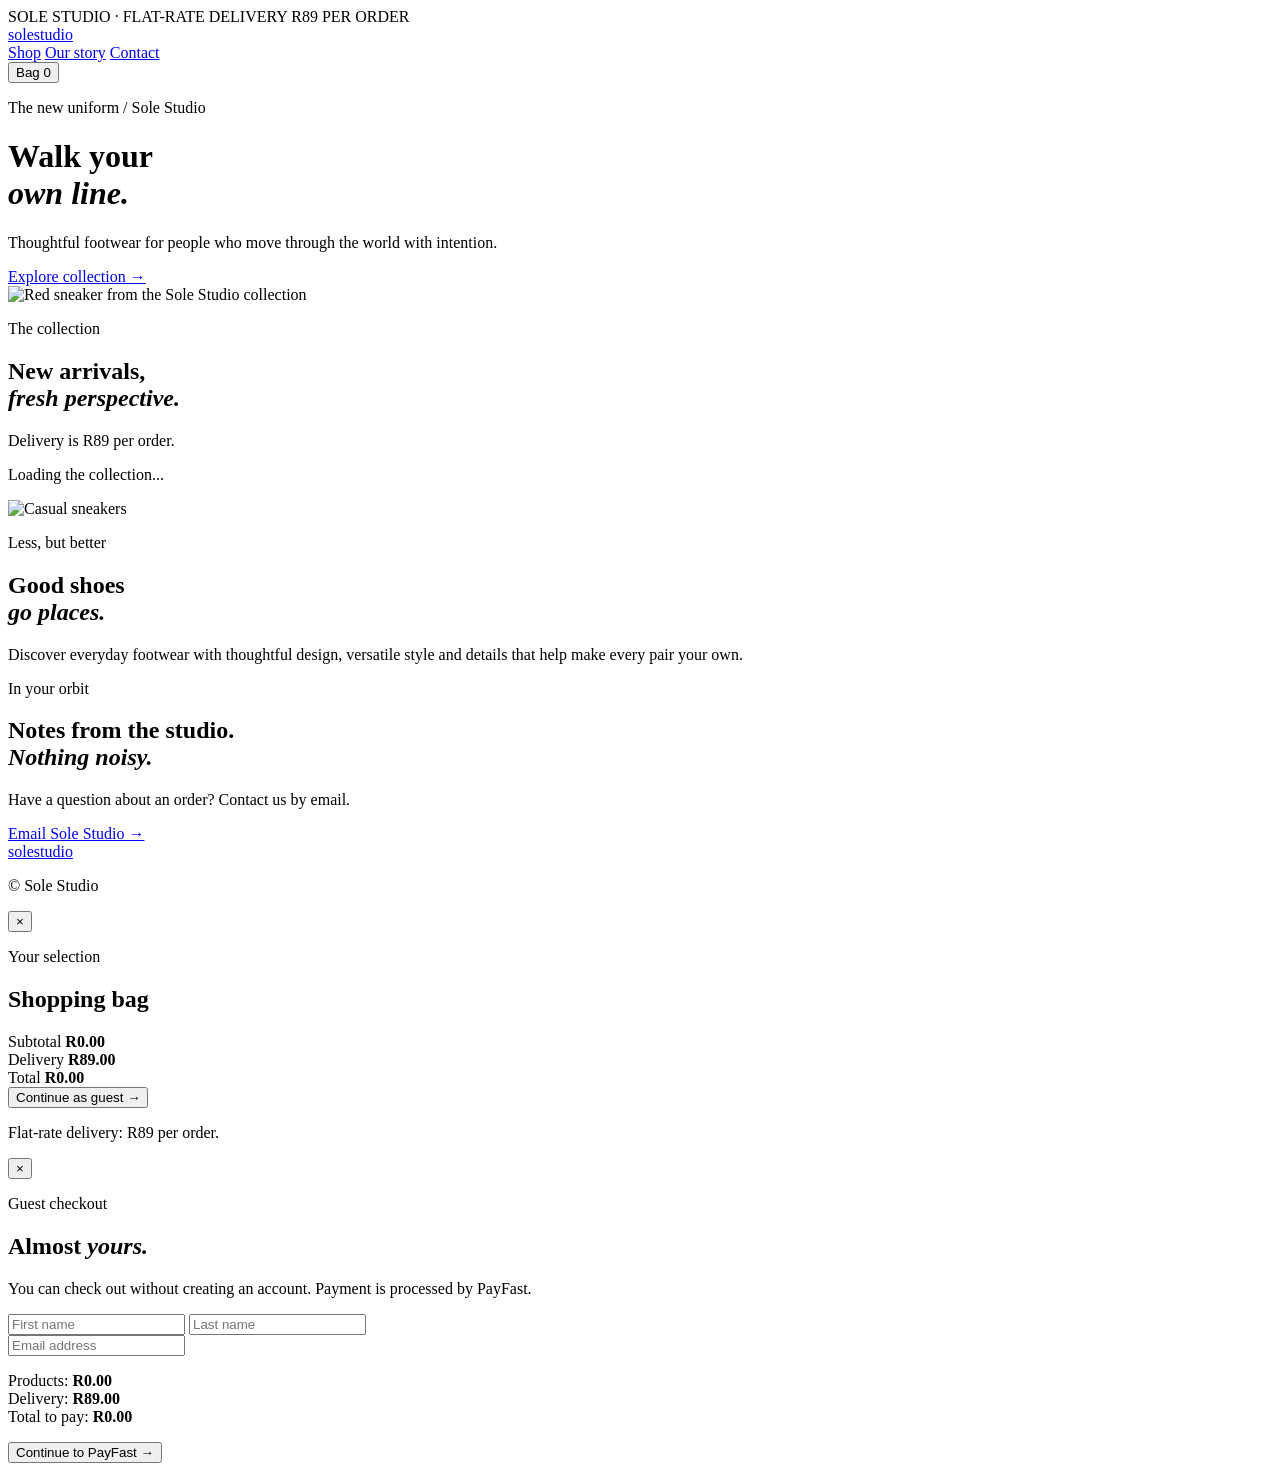
==== index.html @ 85b9cf17 "Create index.html" ====
<!DOCTYPE html>
<html lang="en">
<head>
  <meta charset="UTF-8">
  <meta name="viewport" content="width=device-width, initial-scale=1.0">
  <title>Sole Studio | Thoughtful Footwear</title>
  <meta name="description" content="Discover thoughtful everyday footwear at Sole Studio.">
  <link rel="stylesheet" href="style.css">
  <script src="https://cdn.jsdelivr.net/npm/@supabase/supabase-js@2"></script>
</head>
<body>
  <div class="announcement">
    SOLE STUDIO · FLAT-RATE DELIVERY R89 PER ORDER
  </div>

  <nav class="navbar">
    <a href="#" class="logo">sole<span>studio</span></a>
    <div class="nav-links">
      <a href="#shop">Shop</a>
      <a href="#story">Our story</a>
      <a href="#contact">Contact</a>
    </div>
    <button class="cart-button" onclick="toggleCart()">
      Bag <span id="cart-count">0</span>
    </button>
  </nav>

  <header class="hero">
    <div class="hero-content">
      <p class="eyebrow">The new uniform / Sole Studio</p>
      <h1>Walk your<br><i>own line.</i></h1>
      <p>
        Thoughtful footwear for people who move through the world
        with intention.
      </p>
      <a href="#shop" class="main-link">Explore collection →</a>
    </div>
    <div class="hero-image">
      <img
        src="https://images.unsplash.com/photo-1542291026-7eec264c27ff?auto=format&fit=crop&w=1200&q=85"
        alt="Red sneaker from the Sole Studio collection">
    </div>
  </header>

  <section class="collection" id="shop">
    <div class="section-heading">
      <p class="eyebrow">The collection</p>
      <h2>New arrivals,<br><i>fresh perspective.</i></h2>
      <p class="muted">Delivery is R89 per order.</p>
    </div>
    <div id="product-grid" class="product-grid">
      <p class="loading">Loading the collection...</p>
    </div>
  </section>

  <section class="story" id="story">
    <div class="story-image">
      <img
        src="https://images.unsplash.com/photo-1525966222134-fcfa99b8ae77?auto=format&fit=crop&w=1000&q=85"
        alt="Casual sneakers">
    </div>
    <div class="story-content">
      <p class="eyebrow">Less, but better</p>
      <h2>Good shoes<br><i>go places.</i></h2>
      <p>
        Discover everyday footwear with thoughtful design, versatile
        style and details that help make every pair your own.
      </p>
    </div>
  </section>

  <section class="newsletter" id="contact">
    <p class="eyebrow">In your orbit</p>
    <h2>Notes from the studio.<br><i>Nothing noisy.</i></h2>
    <p>Have a question about an order? Contact us by email.</p>
    <a class="newsletter-link" href="mailto:YOUR_EMAIL@example.com">
      Email Sole Studio →
    </a>
  </section>

  <footer>
    <a href="#" class="logo">sole<span>studio</span></a>
    <p>© <span id="year"></span> Sole Studio</p>
  </footer>

  <!-- Shopping cart -->
  <div id="cart-overlay" class="overlay hidden" onclick="closeCart(event)">
    <aside class="cart-drawer" onclick="event.stopPropagation()">
      <button class="close-button" onclick="toggleCart()" aria-label="Close cart">×</button>
      <p class="eyebrow">Your selection</p>
      <h2>Shopping bag</h2>

      <div id="cart-items"></div>

      <div class="cart-bottom">
        <div class="cart-total">
          <span>Subtotal</span>
          <strong id="cart-subtotal">R0.00</strong>
        </div>
        <div class="cart-total">
          <span>Delivery</span>
          <strong id="cart-delivery">R89.00</strong>
        </div>
        <div class="cart-total grand-total">
          <span>Total</span>
          <strong id="cart-total">R0.00</strong>
        </div>
        <button id="checkout-button" class="checkout-button" onclick="openCheckout()">
          Continue as guest →
        </button>
        <p class="muted small">Flat-rate delivery: R89 per order.</p>
      </div>
    </aside>
  </div>

  <!-- Guest checkout -->
  <div id="checkout-overlay" class="overlay hidden">
    <section class="checkout-modal">
      <button class="close-button" onclick="closeCheckout()" aria-label="Close checkout">×</button>
      <p class="eyebrow">Guest checkout</p>
      <h2>Almost <i>yours.</i></h2>
      <p class="secure-message">
        You can check out without creating an account.
        Payment is processed by PayFast.
      </p>

      <form id="checkout-form">
        <div class="form-row">
          <input id="first-name" type="text" placeholder="First name" autocomplete="given-name" required>
          <input id="last-name" type="text" placeholder="Last name" autocomplete="family-name" required>
        </div>
        <input id="email" type="email" placeholder="Email address" autocomplete="email" required>
        <p class="checkout-summary">
          Products: <strong id="checkout-subtotal">R0.00</strong><br>
          Delivery: <strong>R89.00</strong><br>
          Total to pay: <strong id="checkout-total">R0.00</strong>
        </p>
        <button id="pay-button" class="checkout-button" type="submit">
          Continue to PayFast →
        </button>
        <p id="checkout-error" role="alert"></p>
      </form>
    </section>
  </div>

  <script src="app.js"></script>
</body>
</html>
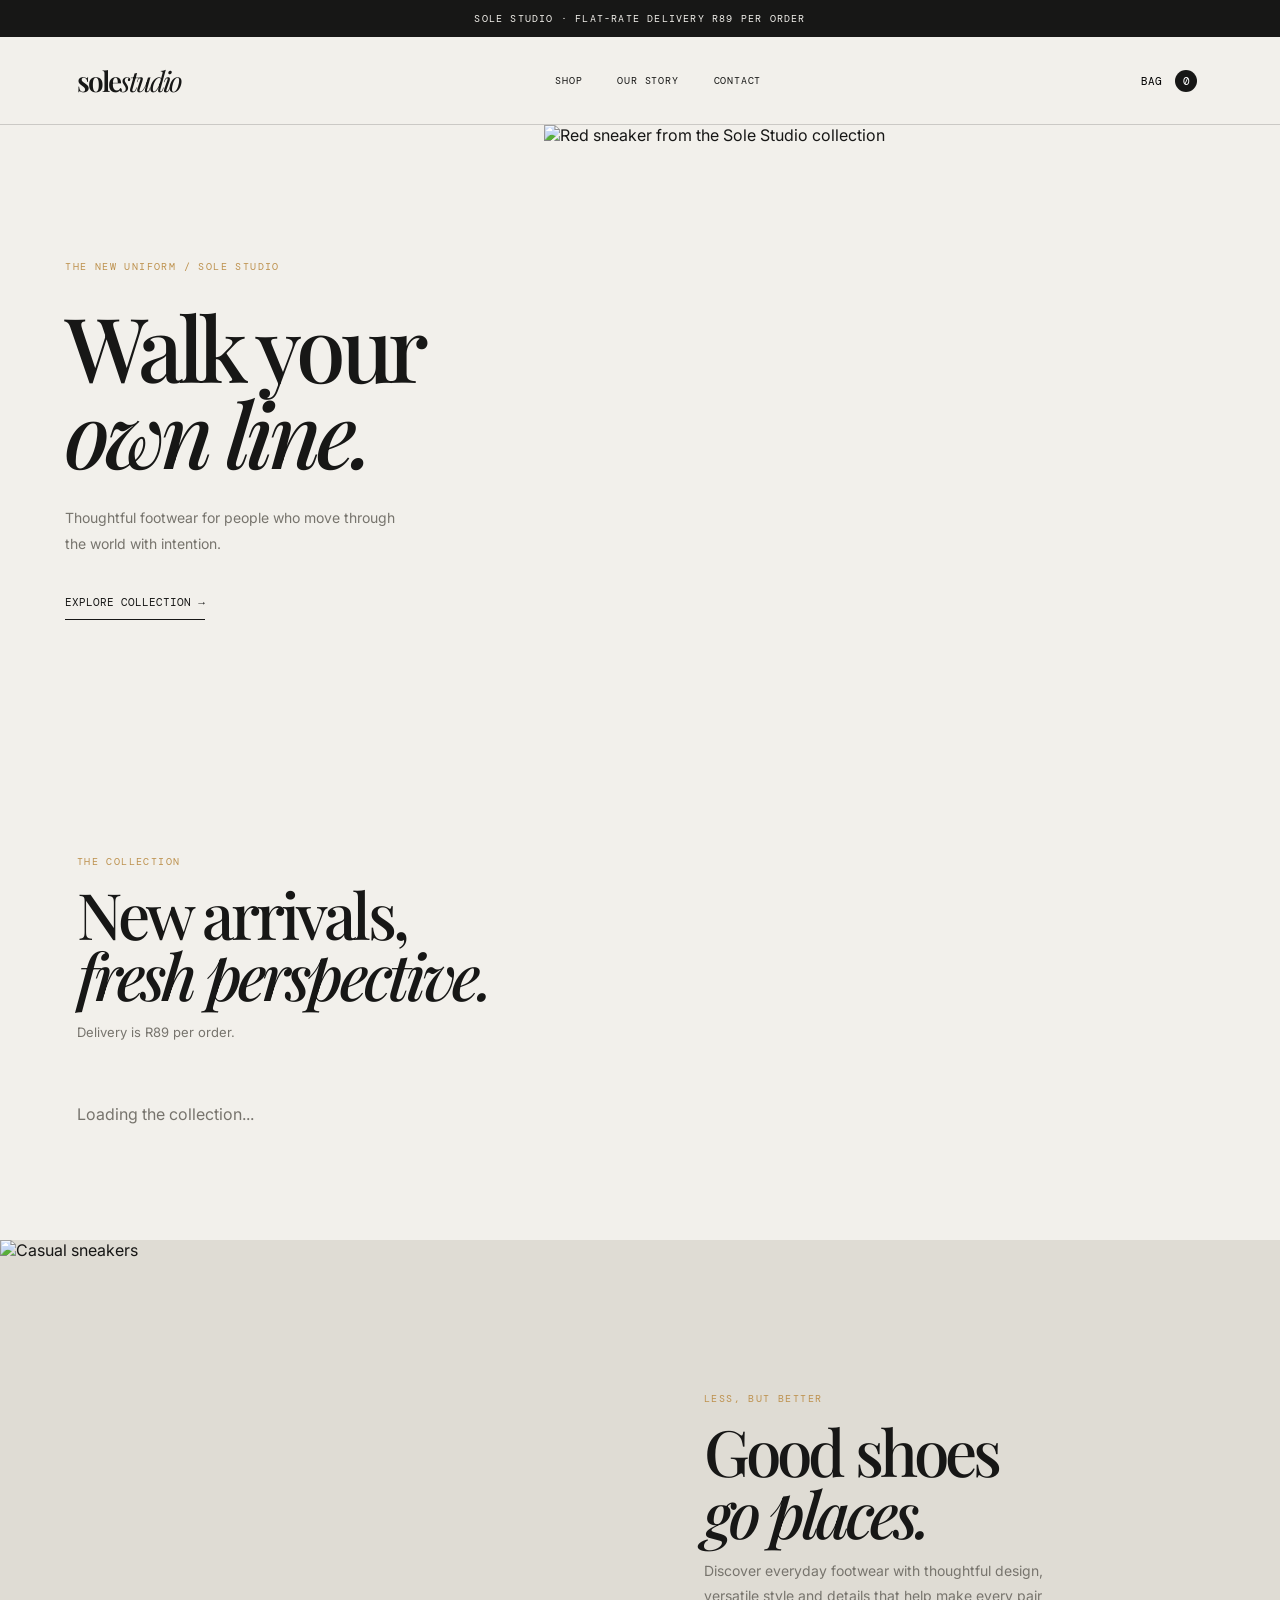
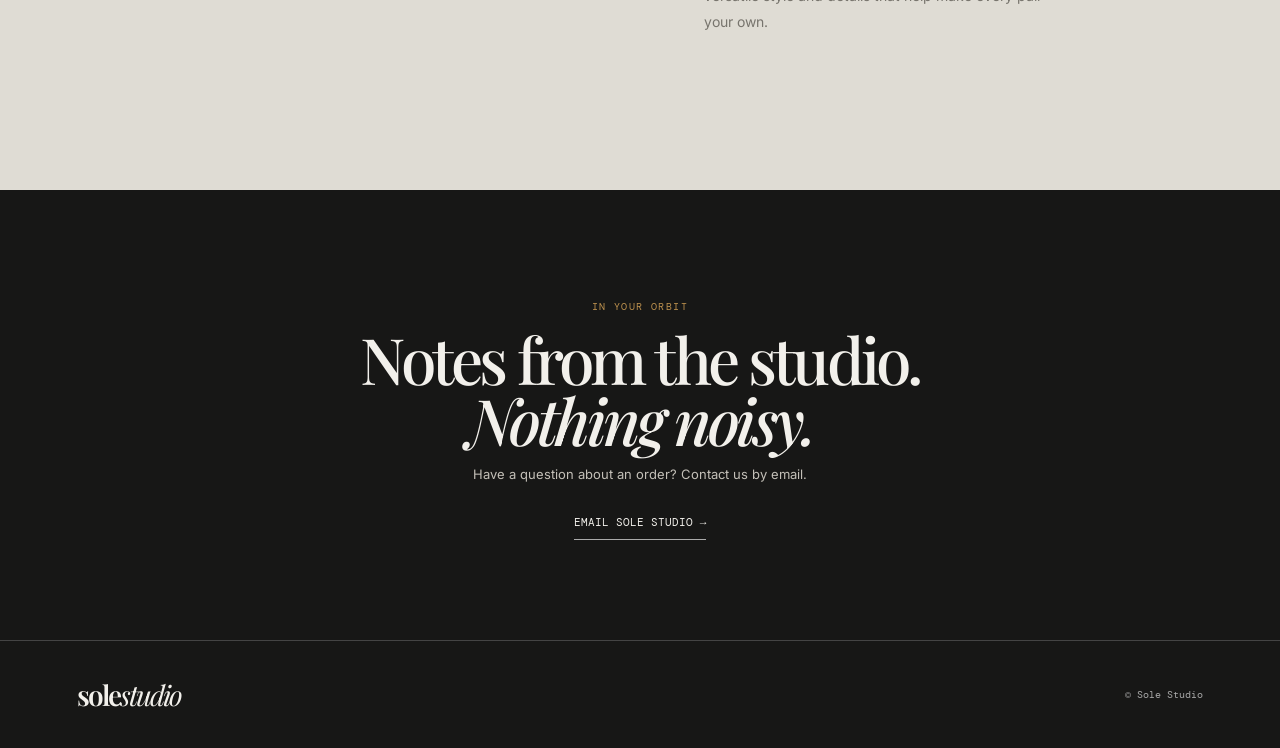
==== commit 854ed042: "Update index.html" ====
--- a/index.html
+++ b/index.html
@@ -1,3 +1,4 @@
+
 <!DOCTYPE html>
 <html lang="en">
 <head>
@@ -113,31 +114,121 @@
     </aside>
   </div>
 
-  <!-- Guest checkout -->
+  <!-- Guest checkout with delivery details -->
   <div id="checkout-overlay" class="overlay hidden">
     <section class="checkout-modal">
       <button class="close-button" onclick="closeCheckout()" aria-label="Close checkout">×</button>
+
       <p class="eyebrow">Guest checkout</p>
       <h2>Almost <i>yours.</i></h2>
       <p class="secure-message">
-        You can check out without creating an account.
+        Check out without creating an account.
         Payment is processed by PayFast.
       </p>
 
       <form id="checkout-form">
+        <h3>Contact details</h3>
+
         <div class="form-row">
-          <input id="first-name" type="text" placeholder="First name" autocomplete="given-name" required>
-          <input id="last-name" type="text" placeholder="Last name" autocomplete="family-name" required>
-        </div>
-        <input id="email" type="email" placeholder="Email address" autocomplete="email" required>
+          <input
+            id="first-name"
+            name="first_name"
+            type="text"
+            placeholder="First name"
+            autocomplete="given-name"
+            required>
+          <input
+            id="last-name"
+            name="last_name"
+            type="text"
+            placeholder="Last name"
+            autocomplete="family-name"
+            required>
+        </div>
+
+        <input
+          id="email"
+          name="email"
+          type="email"
+          placeholder="Email address"
+          autocomplete="email"
+          required>
+
+        <input
+          id="phone"
+          name="phone"
+          type="tel"
+          placeholder="Mobile number"
+          autocomplete="tel"
+          required>
+
+        <h3>Delivery address</h3>
+
+        <input
+          id="address-line1"
+          name="address_line1"
+          type="text"
+          placeholder="Street address and house number"
+          autocomplete="address-line1"
+          required>
+
+        <input
+          id="address-line2"
+          name="address_line2"
+          type="text"
+          placeholder="Apartment, unit or complex (optional)"
+          autocomplete="address-line2">
+
+        <input
+          id="suburb"
+          name="suburb"
+          type="text"
+          placeholder="Suburb"
+          autocomplete="address-level3"
+          required>
+
+        <div class="form-row">
+          <input
+            id="city"
+            name="city"
+            type="text"
+            placeholder="City or town"
+            autocomplete="address-level2"
+            required>
+          <input
+            id="postal-code"
+            name="postal_code"
+            type="text"
+            inputmode="numeric"
+            placeholder="Postal code"
+            autocomplete="postal-code"
+            required>
+        </div>
+
+        <input
+          id="province"
+          name="province"
+          type="text"
+          placeholder="Province (e.g. Eastern Cape)"
+          autocomplete="address-level1"
+          required>
+
+        <textarea
+          id="delivery-instructions"
+          name="delivery_instructions"
+          placeholder="Delivery instructions (optional)"
+          rows="3"></textarea>
+
         <p class="checkout-summary">
           Products: <strong id="checkout-subtotal">R0.00</strong><br>
           Delivery: <strong>R89.00</strong><br>
           Total to pay: <strong id="checkout-total">R0.00</strong>
         </p>
+
         <button id="pay-button" class="checkout-button" type="submit">
           Continue to PayFast →
         </button>
+
         <p id="checkout-error" role="alert"></p>
       </form>
     </section>
--- a/style.css
+++ b/style.css
@@ -0,0 +1,574 @@
+@import url('https://fonts.googleapis.com/css2?family=DM+Mono:wght@400;500&family=Inter:wght@400;500;600;700&family=Playfair+Display:ital,wght@0,500;0,600;1,500;1,600&display=swap');
+
+:root {
+  --black: #171716;
+  --cream: #f2f0eb;
+  --gold: #bd914e;
+  --muted: #77746d;
+  --line: rgba(23, 23, 22, 0.18);
+}
+
+* {
+  box-sizing: border-box;
+}
+
+html {
+  scroll-behavior: smooth;
+}
+
+body {
+  margin: 0;
+  background: var(--cream);
+  color: var(--black);
+  font-family: Inter, sans-serif;
+}
+
+button, input {
+  font: inherit;
+}
+
+button, a {
+  cursor: pointer;
+}
+
+button {
+  transition: opacity 0.2s ease;
+}
+
+button:hover {
+  opacity: 0.82;
+}
+
+.announcement {
+  background: var(--black);
+  color: var(--cream);
+  font: 10px "DM Mono", monospace;
+  letter-spacing: 0.12em;
+  padding: 12px;
+  text-align: center;
+  text-transform: uppercase;
+}
+
+.navbar {
+  align-items: center;
+  border-bottom: 1px solid var(--line);
+  display: flex;
+  justify-content: space-between;
+  padding: 25px 6%;
+}
+
+.logo {
+  color: var(--black);
+  font: 600 28px "Playfair Display", serif;
+  letter-spacing: -0.07em;
+  text-decoration: none;
+}
+
+.logo span {
+  font-style: italic;
+  font-weight: 400;
+}
+
+.nav-links {
+  display: flex;
+  gap: 35px;
+}
+
+.nav-links a {
+  color: var(--black);
+  font: 10px "DM Mono", monospace;
+  letter-spacing: 0.08em;
+  text-decoration: none;
+  text-transform: uppercase;
+}
+
+.cart-button {
+  background: none;
+  border: 0;
+  font: 11px "DM Mono", monospace;
+  text-transform: uppercase;
+}
+
+.cart-button span {
+  align-items: center;
+  background: var(--black);
+  border-radius: 50%;
+  color: white;
+  display: inline-flex;
+  height: 22px;
+  justify-content: center;
+  margin-left: 6px;
+  width: 22px;
+}
+
+.hero {
+  display: grid;
+  grid-template-columns: 0.85fr 1.15fr;
+  min-height: 620px;
+}
+
+.hero-content {
+  align-self: center;
+  padding: 80px 12%;
+}
+
+.eyebrow {
+  color: var(--gold);
+  font: 10px "DM Mono", monospace;
+  letter-spacing: 0.14em;
+  text-transform: uppercase;
+}
+
+h1, h2 {
+  font-family: "Playfair Display", serif;
+  font-weight: 500;
+  letter-spacing: -0.06em;
+  line-height: 0.96;
+}
+
+h1 {
+  font-size: clamp(60px, 7vw, 100px);
+  margin: 30px 0;
+}
+
+h2 {
+  font-size: clamp(40px, 5vw, 70px);
+  margin: 15px 0;
+}
+
+h1 i, h2 i {
+  font-style: italic;
+}
+
+.hero-content > p:not(.eyebrow) {
+  color: var(--muted);
+  font-size: 14px;
+  line-height: 1.8;
+  max-width: 330px;
+}
+
+.main-link {
+  border-bottom: 1px solid var(--black);
+  color: var(--black);
+  display: inline-block;
+  font: 11px "DM Mono", monospace;
+  margin-top: 25px;
+  padding-bottom: 10px;
+  text-decoration: none;
+  text-transform: uppercase;
+}
+
+.hero-image {
+  min-height: 620px;
+}
+
+.hero-image img, .story-image img {
+  display: block;
+  height: 100%;
+  object-fit: cover;
+  width: 100%;
+}
+
+.collection {
+  padding: 100px 6%;
+}
+
+.section-heading {
+  margin-bottom: 45px;
+}
+
+.muted {
+  color: var(--muted);
+  font-size: 13px;
+  line-height: 1.7;
+}
+
+.small {
+  font-size: 11px;
+}
+
+.product-grid {
+  display: grid;
+  gap: 45px 20px;
+  grid-template-columns: repeat(3, minmax(0, 1fr));
+}
+
+.product-card {
+  min-width: 0;
+}
+
+.product-image {
+  aspect-ratio: 0.86;
+  background: #dedbd3;
+  overflow: hidden;
+  position: relative;
+}
+
+.product-image img {
+  height: 100%;
+  object-fit: cover;
+  transition: transform 0.4s ease;
+  width: 100%;
+}
+
+.product-card:hover .product-image img {
+  transform: scale(1.04);
+}
+
+.product-tag {
+  background: var(--cream);
+  font: 9px "DM Mono", monospace;
+  left: 12px;
+  padding: 8px 10px;
+  position: absolute;
+  text-transform: uppercase;
+  top: 12px;
+}
+
+.product-info {
+  display: flex;
+  gap: 10px;
+  justify-content: space-between;
+  padding-top: 15px;
+}
+
+.product-info h3 {
+  font: 19px "Playfair Display", serif;
+  margin: 0 0 6px;
+}
+
+.product-info p, .product-info strong {
+  font: 10px "DM Mono", monospace;
+}
+
+.product-info p {
+  color: var(--muted);
+  line-height: 1.5;
+  margin: 0;
+}
+
+.product-info strong {
+  white-space: nowrap;
+}
+
+.add-button {
+  background: var(--black);
+  border: 0;
+  color: var(--cream);
+  font: 10px "DM Mono", monospace;
+  margin-top: 14px;
+  padding: 14px;
+  text-transform: uppercase;
+  width: 100%;
+}
+
+.story {
+  background: #dfdcd4;
+  display: grid;
+  grid-template-columns: 1fr 1fr;
+  min-height: 550px;
+}
+
+.story-image {
+  min-height: 500px;
+}
+
+.story-content {
+  align-self: center;
+  padding: 10%;
+}
+
+.story-content p:not(.eyebrow) {
+  color: var(--muted);
+  font-size: 14px;
+  line-height: 1.8;
+  max-width: 340px;
+}
+
+.newsletter {
+  background: var(--black);
+  color: var(--cream);
+  padding: 100px 20px;
+  text-align: center;
+}
+
+.newsletter > p:not(.eyebrow) {
+  color: #c4c0b8;
+  font-size: 13px;
+}
+
+.newsletter-link {
+  border-bottom: 1px solid #aaa;
+  color: var(--cream);
+  display: inline-block;
+  font: 11px "DM Mono", monospace;
+  margin-top: 20px;
+  padding-bottom: 10px;
+  text-decoration: none;
+  text-transform: uppercase;
+}
+
+footer {
+  align-items: center;
+  background: var(--black);
+  border-top: 1px solid #444;
+  color: #aaa;
+  display: flex;
+  justify-content: space-between;
+  padding: 35px 6%;
+}
+
+footer .logo {
+  color: var(--cream);
+}
+
+footer p {
+  font: 10px "DM Mono", monospace;
+}
+
+.overlay {
+  align-items: stretch;
+  background: rgba(0, 0, 0, 0.6);
+  display: flex;
+  inset: 0;
+  justify-content: flex-end;
+  position: fixed;
+  z-index: 20;
+}
+
+.hidden {
+  display: none !important;
+}
+
+.cart-drawer {
+  background: var(--cream);
+  height: 100%;
+  max-width: 480px;
+  overflow-y: auto;
+  padding: 40px;
+  width: 100%;
+}
+
+.cart-drawer h2, .checkout-modal h2 {
+  font-size: 42px;
+}
+
+.close-button {
+  background: none;
+  border: 0;
+  float: right;
+  font-size: 30px;
+  line-height: 1;
+}
+
+.cart-item {
+  align-items: center;
+  border-bottom: 1px solid var(--line);
+  display: grid;
+  gap: 15px;
+  grid-template-columns: 75px minmax(0, 1fr) auto;
+  padding: 20px 0;
+}
+
+.cart-item img {
+  height: 75px;
+  object-fit: cover;
+  width: 75px;
+}
+
+.cart-item h3 {
+  font: 17px "Playfair Display", serif;
+  margin: 0 0 5px;
+}
+
+.cart-item p, .cart-item strong {
+  font: 10px "DM Mono", monospace;
+}
+
+.quantity {
+  align-items: center;
+  display: flex;
+  gap: 12px;
+  margin-top: 10px;
+}
+
+.quantity button {
+  background: none;
+  border: 1px solid var(--line);
+  height: 26px;
+  width: 26px;
+}
+
+.cart-bottom {
+  margin-top: 35px;
+}
+
+.cart-total {
+  display: flex;
+  justify-content: space-between;
+  padding: 8px 0;
+  font: 11px "DM Mono", monospace;
+}
+
+.grand-total {
+  border-top: 1px solid var(--line);
+  font-weight: 700;
+  margin-top: 8px;
+  padding-top: 16px;
+}
+
+.checkout-button {
+  background: var(--black);
+  border: 0;
+  color: var(--cream);
+  margin-top: 20px;
+  padding: 18px;
+  width: 100%;
+}
+
+.checkout-modal {
+  align-self: center;
+  background: var(--cream);
+  margin: auto;
+  max-height: 95vh;
+  max-width: 560px;
+  overflow-y: auto;
+  padding: 40px;
+  width: 92%;
+}
+
+.checkout-modal form {
+  margin-top: 25px;
+}
+
+.checkout-modal input {
+  background: transparent;
+  border: 0;
+  border-bottom: 1px solid var(--line);
+  border-radius: 0;
+  margin-bottom: 20px;
+  min-width: 0;
+  outline: 0;
+  padding: 14px 0;
+  width: 100%;
+}
+
+.checkout-modal input:focus {
+  border-bottom-color: var(--gold);
+}
+
+.form-row {
+  display: flex;
+  gap: 20px;
+}
+
+.form-row input {
+  width: 50%;
+}
+
+.secure-message, .checkout-summary {
+  background: #e2ded4;
+  color: var(--muted);
+  font: 11px "DM Mono", monospace;
+  line-height: 1.8;
+  padding: 14px;
+}
+
+.checkout-summary strong {
+  color: var(--black);
+}
+
+#checkout-error {
+  color: #a64235;
+  font-size: 12px;
+  line-height: 1.5;
+}
+
+.loading {
+  color: var(--muted);
+  grid-column: 1 / -1;
+}
+
+@media (max-width: 700px) {
+  .navbar {
+    padding: 20px;
+  }
+
+  .logo {
+    font-size: 25px;
+  }
+
+  .nav-links {
+    display: none;
+  }
+
+  .hero {
+    display: flex;
+    flex-direction: column-reverse;
+  }
+
+  .hero-image {
+    min-height: 350px;
+  }
+
+  .hero-content {
+    padding: 55px 24px;
+  }
+
+  .collection {
+    padding: 75px 18px;
+  }
+
+  .product-grid {
+    gap: 35px 10px;
+    grid-template-columns: repeat(2, minmax(0, 1fr));
+  }
+
+  .product-info {
+    display: block;
+  }
+
+  .product-info h3 {
+    font-size: 16px;
+  }
+
+  .product-info strong {
+    display: block;
+    margin-top: 8px;
+  }
+
+  .add-button {
+    padding: 12px 6px;
+  }
+
+  .story {
+    display: block;
+  }
+
+  .story-image {
+    min-height: 330px;
+  }
+
+  .story-content {
+    padding: 65px 24px;
+  }
+
+  footer {
+    align-items: flex-start;
+    flex-direction: column;
+    gap: 20px;
+    padding: 30px 20px;
+  }
+
+  .cart-drawer, .checkout-modal {
+    padding: 30px 20px;
+  }
+
+  .form-row {
+    display: block;
+  }
+
+  .form-row input {
+    width: 100%;
+  }
+}
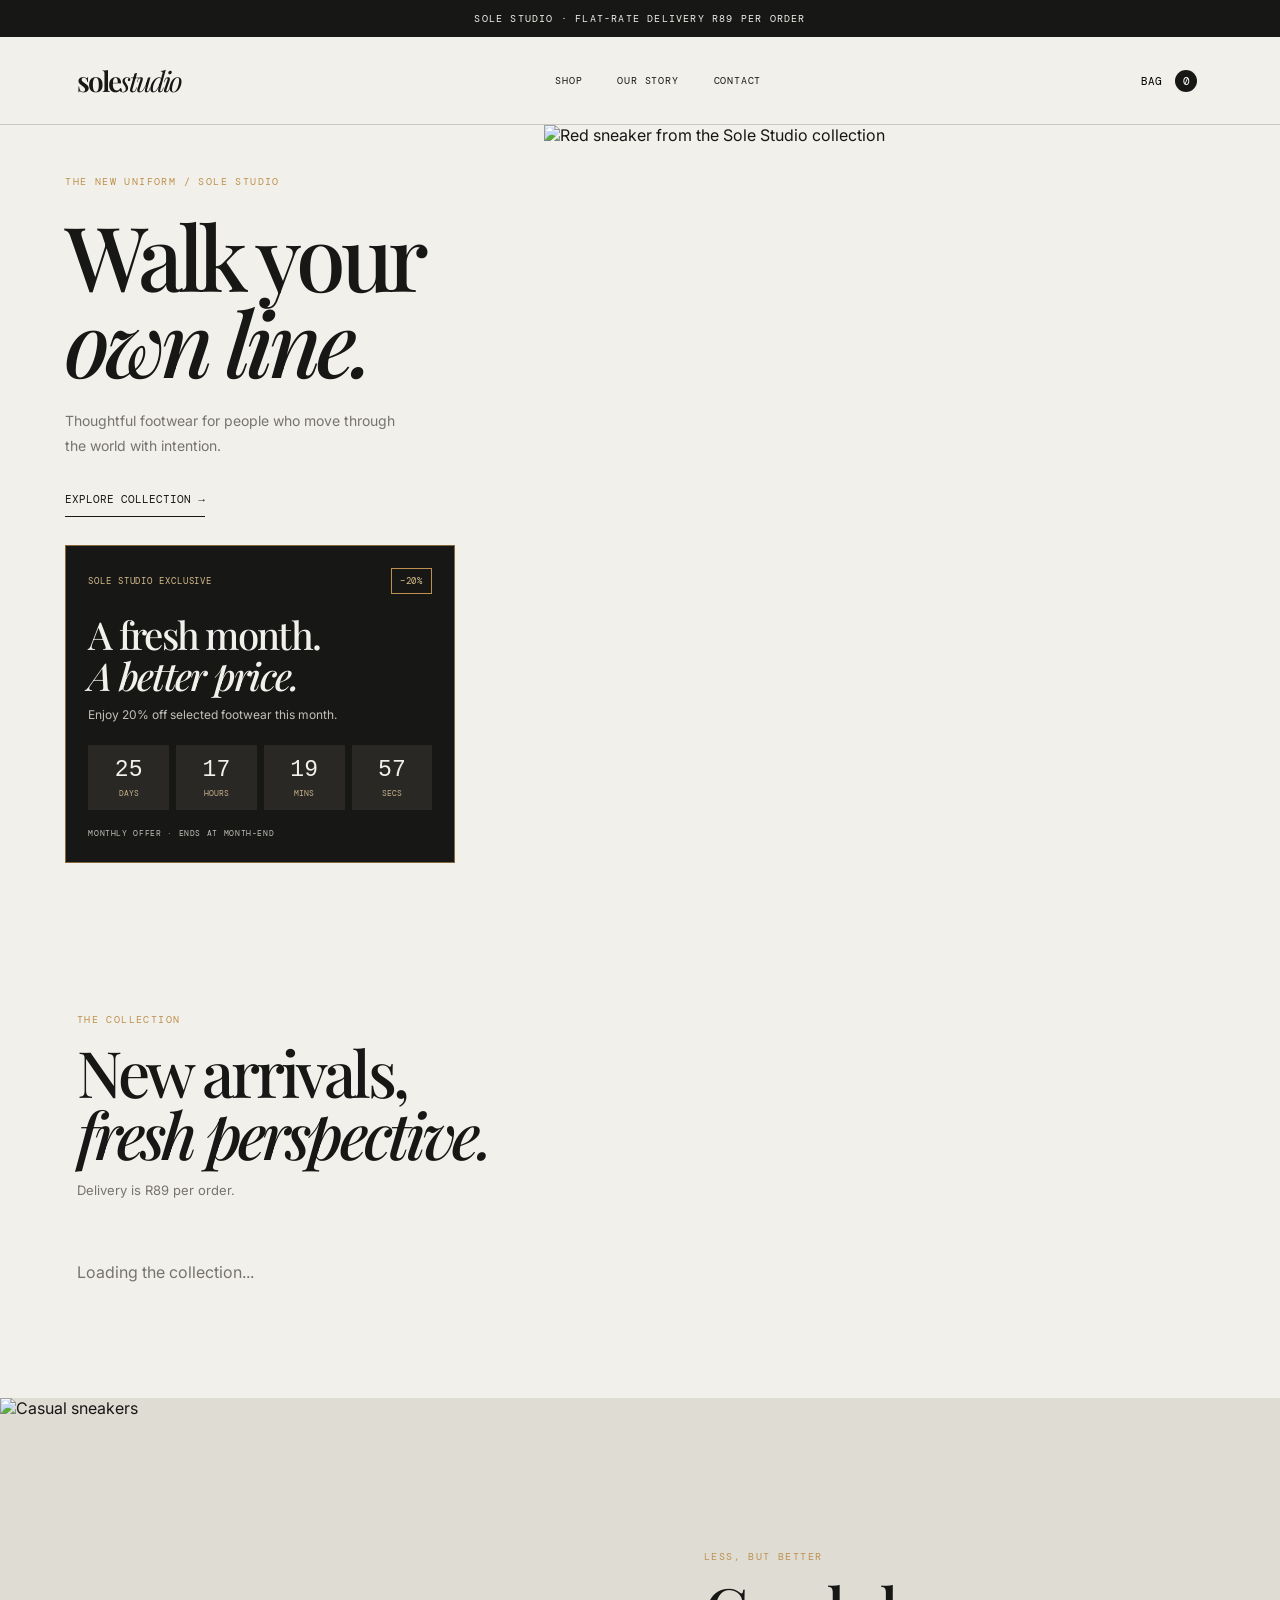
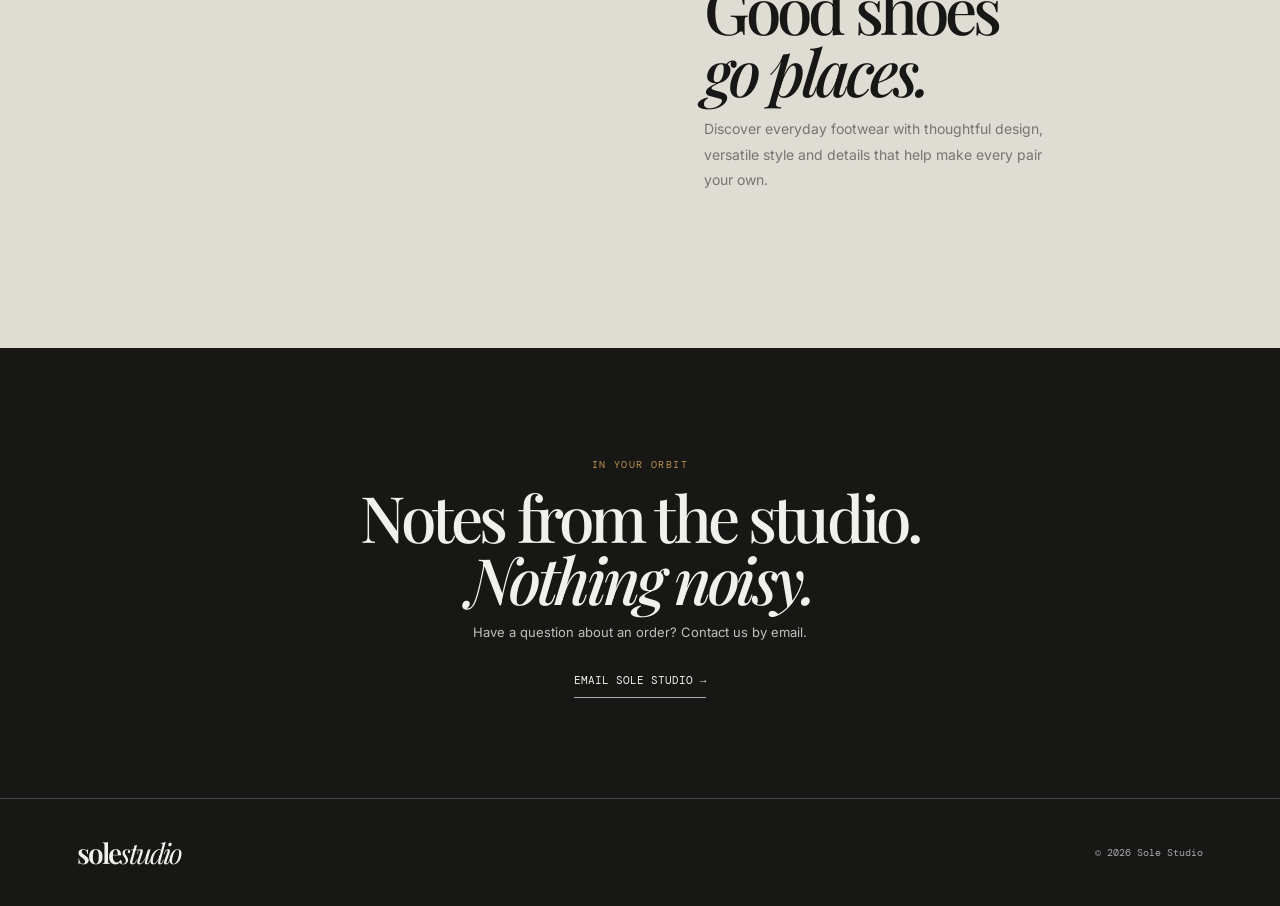
==== commit 23256a70: "Update index.html" ====
--- a/index.html
+++ b/index.html
@@ -16,11 +16,13 @@
 
   <nav class="navbar">
     <a href="#" class="logo">sole<span>studio</span></a>
+
     <div class="nav-links">
       <a href="#shop">Shop</a>
       <a href="#story">Our story</a>
       <a href="#contact">Contact</a>
     </div>
+
     <button class="cart-button" onclick="toggleCart()">
       Bag <span id="cart-count">0</span>
     </button>
@@ -29,13 +31,57 @@
   <header class="hero">
     <div class="hero-content">
       <p class="eyebrow">The new uniform / Sole Studio</p>
+
       <h1>Walk your<br><i>own line.</i></h1>
+
       <p>
         Thoughtful footwear for people who move through the world
         with intention.
       </p>
+
       <a href="#shop" class="main-link">Explore collection →</a>
-    </div>
+
+      <!-- Monthly sale countdown -->
+      <div class="monthly-sale">
+        <div class="sale-topline">
+          <span>SOLE STUDIO EXCLUSIVE</span>
+          <span class="sale-discount">−20%</span>
+        </div>
+
+        <h2 class="sale-title">A fresh month.<br><i>A better price.</i></h2>
+
+        <p class="sale-description">
+          Enjoy 20% off selected footwear this month.
+        </p>
+
+        <div class="sale-countdown" aria-label="Time remaining in monthly offer">
+          <div class="sale-time">
+            <strong id="sale-days">00</strong>
+            <span>DAYS</span>
+          </div>
+
+          <div class="sale-time">
+            <strong id="sale-hours">00</strong>
+            <span>HOURS</span>
+          </div>
+
+          <div class="sale-time">
+            <strong id="sale-minutes">00</strong>
+            <span>MINS</span>
+          </div>
+
+          <div class="sale-time">
+            <strong id="sale-seconds">00</strong>
+            <span>SECS</span>
+          </div>
+        </div>
+
+        <p class="sale-footnote">
+          MONTHLY OFFER · ENDS AT MONTH-END
+        </p>
+      </div>
+    </div>
+
     <div class="hero-image">
       <img
         src="https://images.unsplash.com/photo-1542291026-7eec264c27ff?auto=format&fit=crop&w=1200&q=85"
@@ -49,6 +95,7 @@
       <h2>New arrivals,<br><i>fresh perspective.</i></h2>
       <p class="muted">Delivery is R89 per order.</p>
     </div>
+
     <div id="product-grid" class="product-grid">
       <p class="loading">Loading the collection...</p>
     </div>
@@ -60,9 +107,11 @@
         src="https://images.unsplash.com/photo-1525966222134-fcfa99b8ae77?auto=format&fit=crop&w=1000&q=85"
         alt="Casual sneakers">
     </div>
+
     <div class="story-content">
       <p class="eyebrow">Less, but better</p>
       <h2>Good shoes<br><i>go places.</i></h2>
+
       <p>
         Discover everyday footwear with thoughtful design, versatile
         style and details that help make every pair your own.
@@ -73,7 +122,9 @@
   <section class="newsletter" id="contact">
     <p class="eyebrow">In your orbit</p>
     <h2>Notes from the studio.<br><i>Nothing noisy.</i></h2>
+
     <p>Have a question about an order? Contact us by email.</p>
+
     <a class="newsletter-link" href="mailto:YOUR_EMAIL@example.com">
       Email Sole Studio →
     </a>
@@ -88,6 +139,7 @@
   <div id="cart-overlay" class="overlay hidden" onclick="closeCart(event)">
     <aside class="cart-drawer" onclick="event.stopPropagation()">
       <button class="close-button" onclick="toggleCart()" aria-label="Close cart">×</button>
+
       <p class="eyebrow">Your selection</p>
       <h2>Shopping bag</h2>
 
@@ -98,29 +150,34 @@
           <span>Subtotal</span>
           <strong id="cart-subtotal">R0.00</strong>
         </div>
+
         <div class="cart-total">
           <span>Delivery</span>
           <strong id="cart-delivery">R89.00</strong>
         </div>
+
         <div class="cart-total grand-total">
           <span>Total</span>
           <strong id="cart-total">R0.00</strong>
         </div>
+
         <button id="checkout-button" class="checkout-button" onclick="openCheckout()">
           Continue as guest →
         </button>
+
         <p class="muted small">Flat-rate delivery: R89 per order.</p>
       </div>
     </aside>
   </div>
 
-  <!-- Guest checkout with delivery details -->
+  <!-- Guest checkout -->
   <div id="checkout-overlay" class="overlay hidden">
     <section class="checkout-modal">
       <button class="close-button" onclick="closeCheckout()" aria-label="Close checkout">×</button>
 
       <p class="eyebrow">Guest checkout</p>
       <h2>Almost <i>yours.</i></h2>
+
       <p class="secure-message">
         Check out without creating an account.
         Payment is processed by PayFast.
@@ -137,6 +194,7 @@
             placeholder="First name"
             autocomplete="given-name"
             required>
+
           <input
             id="last-name"
             name="last_name"
@@ -195,6 +253,7 @@
             placeholder="City or town"
             autocomplete="address-level2"
             required>
+
           <input
             id="postal-code"
             name="postal_code"
@@ -234,6 +293,54 @@
     </section>
   </div>
 
+  <!-- Existing store functionality -->
   <script src="app.js"></script>
+
+  <!-- Monthly countdown timer -->
+  <script>
+    (function () {
+      function updateSaleCountdown() {
+        const now = new Date();
+
+        // First instant of the next calendar month.
+        const monthEnd = new Date(
+          now.getFullYear(),
+          now.getMonth() + 1,
+          1,
+          0, 0, 0, 0
+        );
+
+        const remaining = Math.max(
+          0,
+          monthEnd.getTime() - now.getTime()
+        );
+
+        const days = Math.floor(remaining / 86400000);
+        const hours = Math.floor((remaining % 86400000) / 3600000);
+        const minutes = Math.floor((remaining % 3600000) / 60000);
+        const seconds = Math.floor((remaining % 60000) / 1000);
+
+        document.getElementById("sale-days").textContent =
+          String(days).padStart(2, "0");
+
+        document.getElementById("sale-hours").textContent =
+          String(hours).padStart(2, "0");
+
+        document.getElementById("sale-minutes").textContent =
+          String(minutes).padStart(2, "0");
+
+        document.getElementById("sale-seconds").textContent =
+          String(seconds).padStart(2, "0");
+      }
+
+      updateSaleCountdown();
+      setInterval(updateSaleCountdown, 1000);
+
+      const yearElement = document.getElementById("year");
+      if (yearElement) {
+        yearElement.textContent = new Date().getFullYear();
+      }
+    })();
+  </script>
 </body>
 </html>
--- a/style.css
+++ b/style.css
@@ -1,3 +1,4 @@
+
 @import url('https://fonts.googleapis.com/css2?family=DM+Mono:wght@400;500&family=Inter:wght@400;500;600;700&family=Playfair+Display:ital,wght@0,500;0,600;1,500;1,600&display=swap');
 
 :root {
@@ -23,11 +24,14 @@
   font-family: Inter, sans-serif;
 }
 
-button, input {
+button,
+input,
+textarea {
   font: inherit;
 }
 
-button, a {
+button,
+a {
   cursor: pointer;
 }
 
@@ -101,6 +105,7 @@
   width: 22px;
 }
 
+/* Hero layout and reduced spacing */
 .hero {
   display: grid;
   grid-template-columns: 0.85fr 1.15fr;
@@ -109,7 +114,8 @@
 
 .hero-content {
   align-self: center;
-  padding: 80px 12%;
+  padding: 40px 12%;
+  min-width: 0;
 }
 
 .eyebrow {
@@ -119,7 +125,8 @@
   text-transform: uppercase;
 }
 
-h1, h2 {
+h1,
+h2 {
   font-family: "Playfair Display", serif;
   font-weight: 500;
   letter-spacing: -0.06em;
@@ -128,7 +135,7 @@
 
 h1 {
   font-size: clamp(60px, 7vw, 100px);
-  margin: 30px 0;
+  margin: 24px 0;
 }
 
 h2 {
@@ -136,11 +143,12 @@
   margin: 15px 0;
 }
 
-h1 i, h2 i {
+h1 i,
+h2 i {
   font-style: italic;
 }
 
-.hero-content > p:not(.eyebrow) {
+.hero-content > p:not(.eyebrow):not(.sale-description):not(.sale-footnote) {
   color: var(--muted);
   font-size: 14px;
   line-height: 1.8;
@@ -152,7 +160,7 @@
   color: var(--black);
   display: inline-block;
   font: 11px "DM Mono", monospace;
-  margin-top: 25px;
+  margin-top: 20px;
   padding-bottom: 10px;
   text-decoration: none;
   text-transform: uppercase;
@@ -162,13 +170,93 @@
   min-height: 620px;
 }
 
-.hero-image img, .story-image img {
+.hero-image img,
+.story-image img {
   display: block;
   height: 100%;
   object-fit: cover;
   width: 100%;
 }
 
+/* Premium monthly sale box */
+.monthly-sale {
+  background: var(--black);
+  border: 1px solid rgba(189, 145, 78, 0.65);
+  color: var(--cream);
+  margin-top: 28px;
+  max-width: 390px;
+  padding: 22px;
+  position: relative;
+}
+
+.sale-topline {
+  align-items: center;
+  color: #d8bd8b;
+  display: flex;
+  font: 9px "DM Mono", monospace;
+  justify-content: space-between;
+  letter-spacing: 0.1em;
+  gap: 10px;
+}
+
+.sale-discount {
+  border: 1px solid var(--gold);
+  flex-shrink: 0;
+  padding: 6px 8px;
+}
+
+.monthly-sale .sale-title {
+  color: var(--cream);
+  font-size: clamp(29px, 3vw, 40px);
+  letter-spacing: -0.045em;
+  line-height: 1.05;
+  margin: 20px 0 10px;
+}
+
+.sale-description {
+  color: #c4c0b8;
+  font-size: 12px;
+  line-height: 1.7;
+  margin: 0 0 20px;
+}
+
+.sale-countdown {
+  display: grid;
+  gap: 7px;
+  grid-template-columns: repeat(4, minmax(0, 1fr));
+}
+
+.sale-time {
+  align-items: center;
+  background: #292825;
+  display: flex;
+  flex-direction: column;
+  justify-content: center;
+  min-width: 0;
+  padding: 12px 3px;
+}
+
+.sale-time strong {
+  color: var(--cream);
+  font: 500 23px "DM Mono", monospace;
+  font-variant-numeric: tabular-nums;
+}
+
+.sale-time span {
+  color: #c8b18a;
+  font: 8px "DM Mono", monospace;
+  margin-top: 5px;
+}
+
+.sale-footnote {
+  color: #c4c0b8;
+  font: 8px "DM Mono", monospace;
+  letter-spacing: 0.08em;
+  line-height: 1.6;
+  margin: 17px 0 0;
+}
+
+/* Product collection */
 .collection {
   padding: 100px 6%;
 }
@@ -237,7 +325,8 @@
   margin: 0 0 6px;
 }
 
-.product-info p, .product-info strong {
+.product-info p,
+.product-info strong {
   font: 10px "DM Mono", monospace;
 }
 
@@ -262,6 +351,7 @@
   width: 100%;
 }
 
+/* Story section */
 .story {
   background: #dfdcd4;
   display: grid;
@@ -285,6 +375,7 @@
   max-width: 340px;
 }
 
+/* Newsletter */
 .newsletter {
   background: var(--black);
   color: var(--cream);
@@ -308,6 +399,7 @@
   text-transform: uppercase;
 }
 
+/* Footer */
 footer {
   align-items: center;
   background: var(--black);
@@ -326,6 +418,7 @@
   font: 10px "DM Mono", monospace;
 }
 
+/* Shopping cart and checkout overlays */
 .overlay {
   align-items: stretch;
   background: rgba(0, 0, 0, 0.6);
@@ -349,7 +442,8 @@
   width: 100%;
 }
 
-.cart-drawer h2, .checkout-modal h2 {
+.cart-drawer h2,
+.checkout-modal h2 {
   font-size: 42px;
 }
 
@@ -381,7 +475,8 @@
   margin: 0 0 5px;
 }
 
-.cart-item p, .cart-item strong {
+.cart-item p,
+.cart-item strong {
   font: 10px "DM Mono", monospace;
 }
 
@@ -441,7 +536,8 @@
   margin-top: 25px;
 }
 
-.checkout-modal input {
+.checkout-modal input,
+.checkout-modal textarea {
   background: transparent;
   border: 0;
   border-bottom: 1px solid var(--line);
@@ -453,8 +549,13 @@
   width: 100%;
 }
 
-.checkout-modal input:focus {
+.checkout-modal input:focus,
+.checkout-modal textarea:focus {
   border-bottom-color: var(--gold);
+}
+
+.checkout-modal textarea {
+  resize: vertical;
 }
 
 .form-row {
@@ -466,7 +567,8 @@
   width: 50%;
 }
 
-.secure-message, .checkout-summary {
+.secure-message,
+.checkout-summary {
   background: #e2ded4;
   color: var(--muted);
   font: 11px "DM Mono", monospace;
@@ -489,6 +591,7 @@
   grid-column: 1 / -1;
 }
 
+/* Mobile layout */
 @media (max-width: 700px) {
   .navbar {
     padding: 20px;
@@ -505,14 +608,35 @@
   .hero {
     display: flex;
     flex-direction: column-reverse;
+    min-height: 0;
   }
 
   .hero-image {
     min-height: 350px;
+    height: 350px;
   }
 
   .hero-content {
-    padding: 55px 24px;
+    padding: 28px 24px 35px;
+  }
+
+  h1 {
+    font-size: clamp(56px, 14vw, 76px);
+    margin: 22px 0;
+  }
+
+  .monthly-sale {
+    margin-top: 24px;
+    max-width: none;
+    padding: 18px;
+  }
+
+  .monthly-sale .sale-title {
+    font-size: 34px;
+  }
+
+  .sale-time strong {
+    font-size: 21px;
   }
 
   .collection {
@@ -547,6 +671,7 @@
 
   .story-image {
     min-height: 330px;
+    height: 330px;
   }
 
   .story-content {
@@ -560,7 +685,8 @@
     padding: 30px 20px;
   }
 
-  .cart-drawer, .checkout-modal {
+  .cart-drawer,
+  .checkout-modal {
     padding: 30px 20px;
   }
 
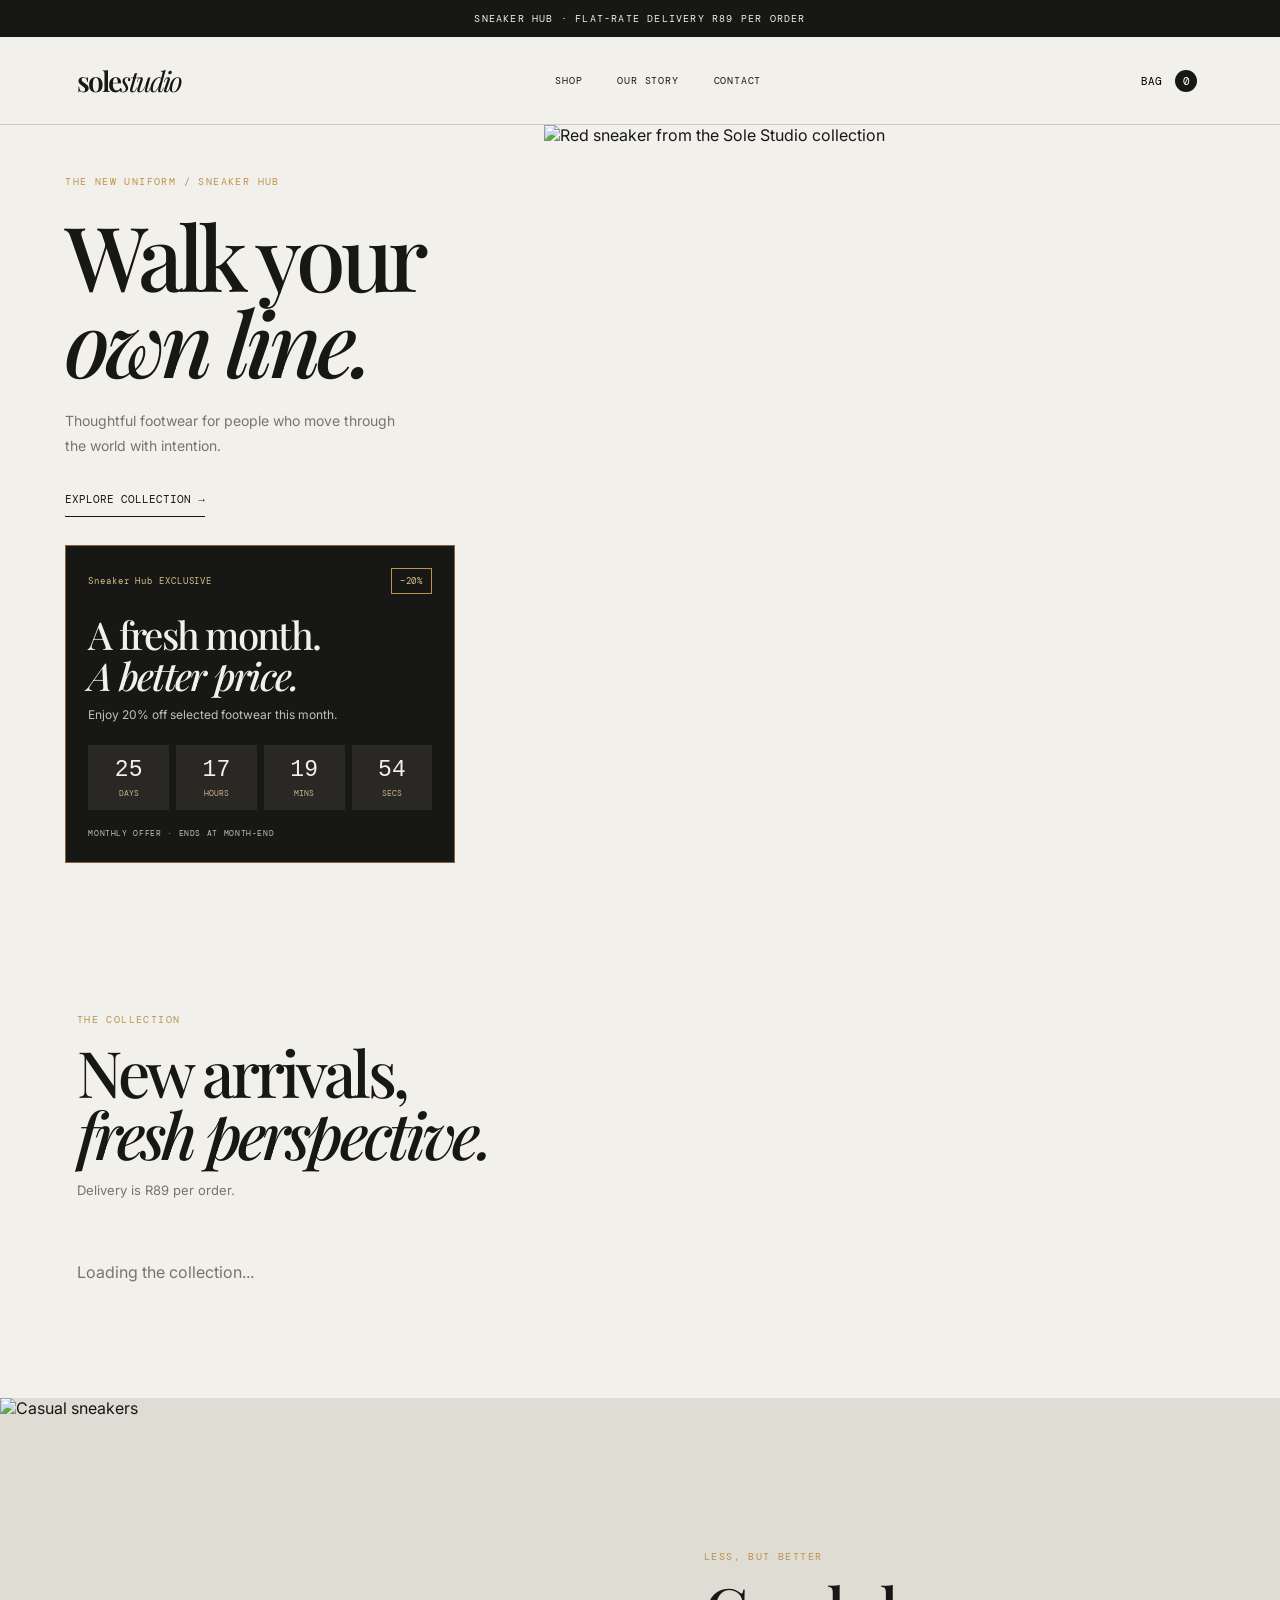
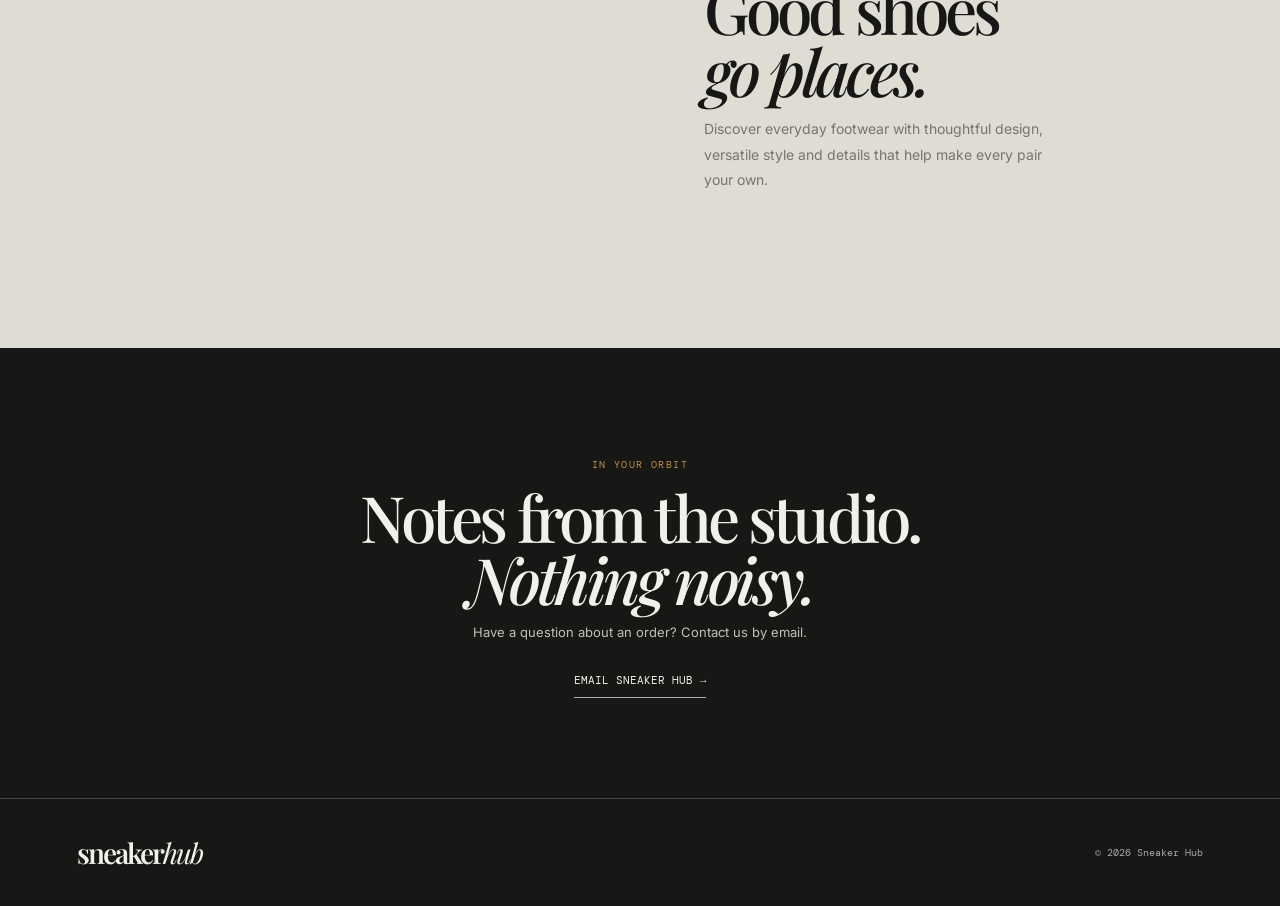
==== commit 4fbd34cb: "Update index.html" ====
--- a/index.html
+++ b/index.html
@@ -4,14 +4,14 @@
 <head>
   <meta charset="UTF-8">
   <meta name="viewport" content="width=device-width, initial-scale=1.0">
-  <title>Sole Studio | Thoughtful Footwear</title>
+  <title>Sneaker Hub | Thoughtful Footwear</title>
   <meta name="description" content="Discover thoughtful everyday footwear at Sole Studio.">
   <link rel="stylesheet" href="style.css">
   <script src="https://cdn.jsdelivr.net/npm/@supabase/supabase-js@2"></script>
 </head>
 <body>
   <div class="announcement">
-    SOLE STUDIO · FLAT-RATE DELIVERY R89 PER ORDER
+    Sneaker Hub · FLAT-RATE DELIVERY R89 PER ORDER
   </div>
 
   <nav class="navbar">
@@ -30,7 +30,7 @@
 
   <header class="hero">
     <div class="hero-content">
-      <p class="eyebrow">The new uniform / Sole Studio</p>
+      <p class="eyebrow">The new uniform / Sneaker Hub</p>
 
       <h1>Walk your<br><i>own line.</i></h1>
 
@@ -44,7 +44,7 @@
       <!-- Monthly sale countdown -->
       <div class="monthly-sale">
         <div class="sale-topline">
-          <span>SOLE STUDIO EXCLUSIVE</span>
+          <span>Sneaker Hub EXCLUSIVE</span>
           <span class="sale-discount">−20%</span>
         </div>
 
@@ -126,13 +126,13 @@
     <p>Have a question about an order? Contact us by email.</p>
 
     <a class="newsletter-link" href="mailto:YOUR_EMAIL@example.com">
-      Email Sole Studio →
+      Email Sneaker Hub →
     </a>
   </section>
 
   <footer>
-    <a href="#" class="logo">sole<span>studio</span></a>
-    <p>© <span id="year"></span> Sole Studio</p>
+    <a href="#" class="logo">sneaker<span>hub</span></a>
+    <p>© <span id="year"></span> Sneaker Hub</p>
   </footer>
 
   <!-- Shopping cart -->
--- a/style.css
+++ b/style.css
@@ -105,7 +105,7 @@
   width: 22px;
 }
 
-/* Hero layout and reduced spacing */
+/* Hero layout */
 .hero {
   display: grid;
   grid-template-columns: 0.85fr 1.15fr;
@@ -315,7 +315,7 @@
 
 .product-info {
   display: flex;
-  gap: 10px;
+  gap: 12px;
   justify-content: space-between;
   padding-top: 15px;
 }
@@ -325,19 +325,48 @@
   margin: 0 0 6px;
 }
 
-.product-info p,
-.product-info strong {
-  font: 10px "DM Mono", monospace;
-}
-
 .product-info p {
   color: var(--muted);
+  font: 10px "DM Mono", monospace;
   line-height: 1.5;
   margin: 0;
 }
 
-.product-info strong {
+/* Discounted product prices */
+.product-prices {
+  display: flex;
+  flex-direction: column;
+  align-items: flex-start;
+  flex-shrink: 0;
+  gap: 5px;
+}
+
+.original-price {
+  color: #888;
+  font-family: "DM Mono", monospace;
+  font-size: 12px;
+  font-weight: 400;
+  text-decoration: line-through;
   white-space: nowrap;
+}
+
+.sale-price {
+  color: #a77b36;
+  font-family: Inter, sans-serif;
+  font-size: 1.4rem;
+  line-height: 1.25;
+  font-weight: 800;
+  white-space: nowrap;
+}
+
+.discount-label {
+  display: inline-block;
+  margin-top: 3px;
+  padding: 4px 8px;
+  background: var(--black);
+  color: #d9b36a;
+  font: 700 10px "DM Mono", monospace;
+  letter-spacing: 0.08em;
 }
 
 .add-button {
@@ -475,9 +504,22 @@
   margin: 0 0 5px;
 }
 
-.cart-item p,
-.cart-item strong {
+.cart-item p {
   font: 10px "DM Mono", monospace;
+}
+
+.cart-item > strong {
+  font: 10px "DM Mono", monospace;
+}
+
+.cart-item .original-price {
+  display: inline-block;
+  font-size: 10px;
+}
+
+.cart-item .sale-price {
+  display: inline-block;
+  font-size: 1rem;
 }
 
 .quantity {
@@ -656,9 +698,20 @@
     font-size: 16px;
   }
 
-  .product-info strong {
-    display: block;
-    margin-top: 8px;
+  .product-prices {
+    margin-top: 10px;
+  }
+
+  .sale-price {
+    font-size: 1.38rem;
+  }
+
+  .original-price {
+    font-size: 14px;
+  }
+
+  .discount-label {
+    font-size: 9px;
   }
 
   .add-button {
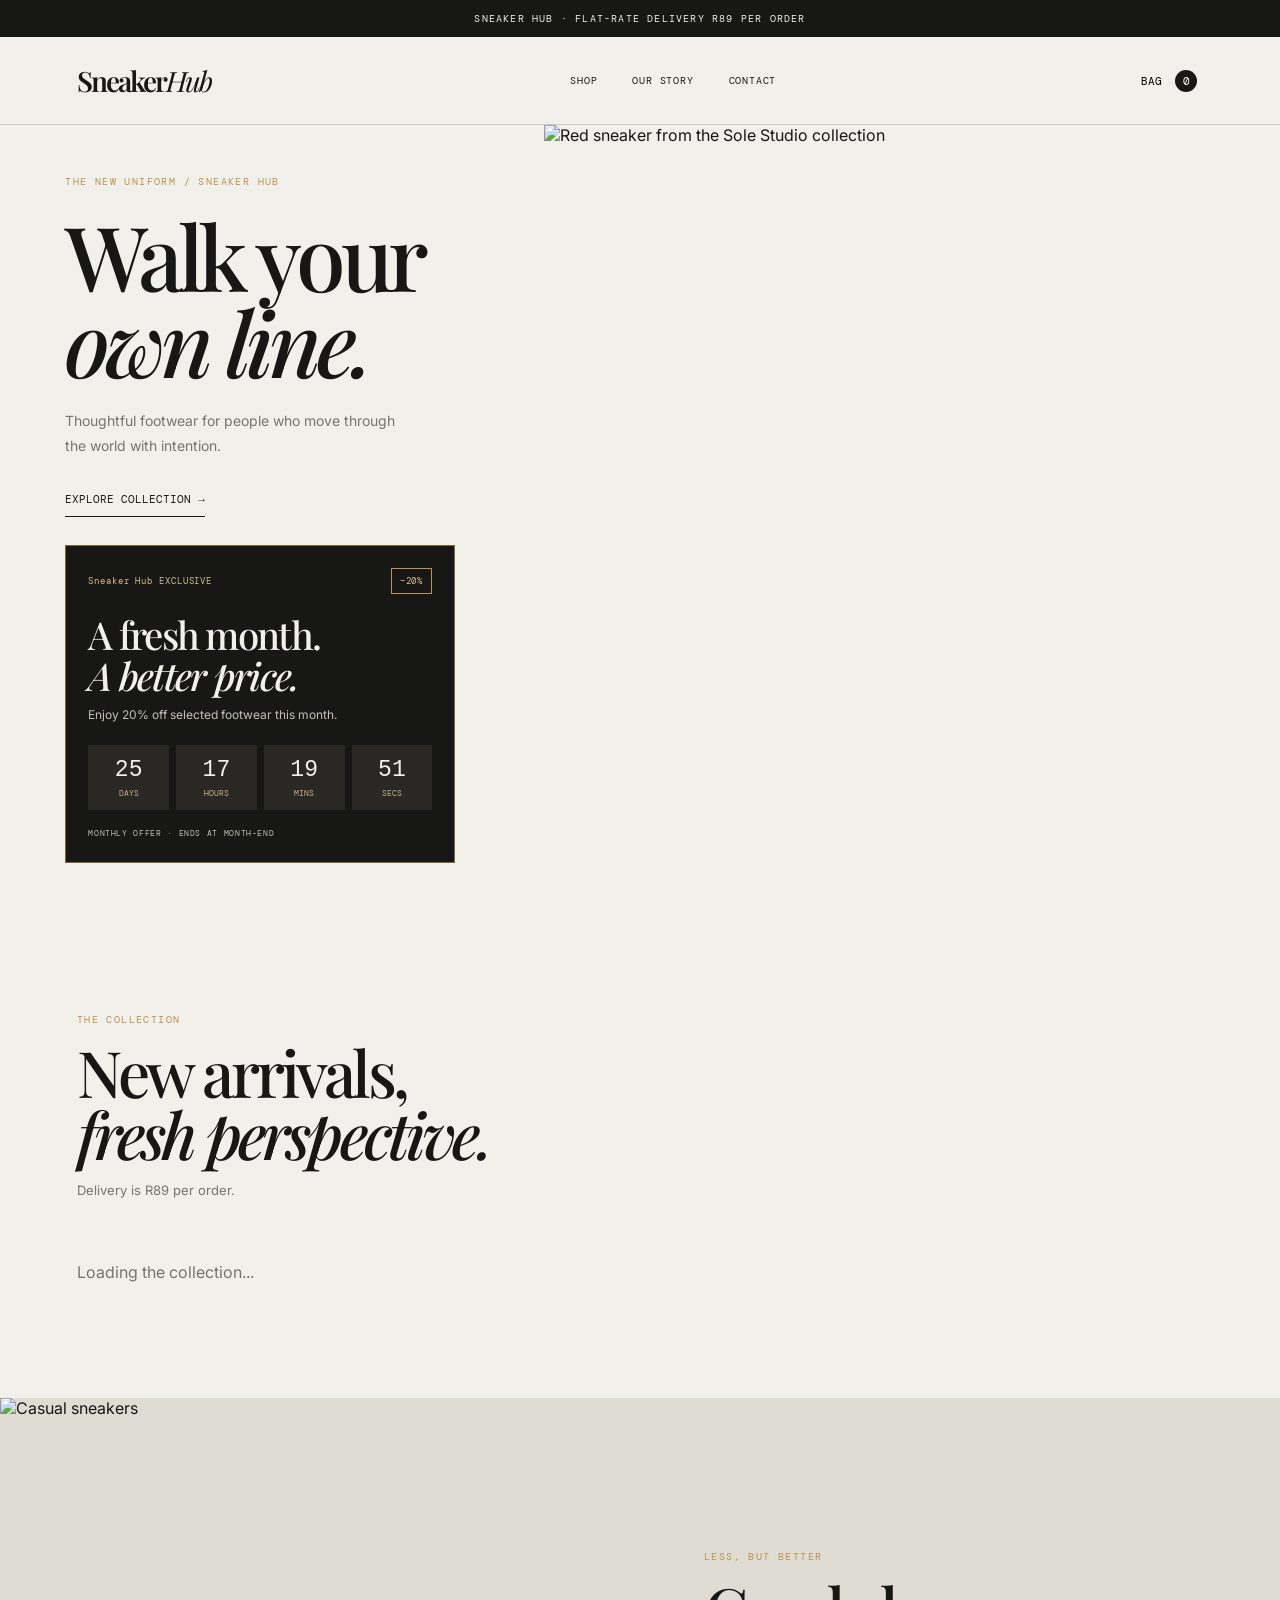
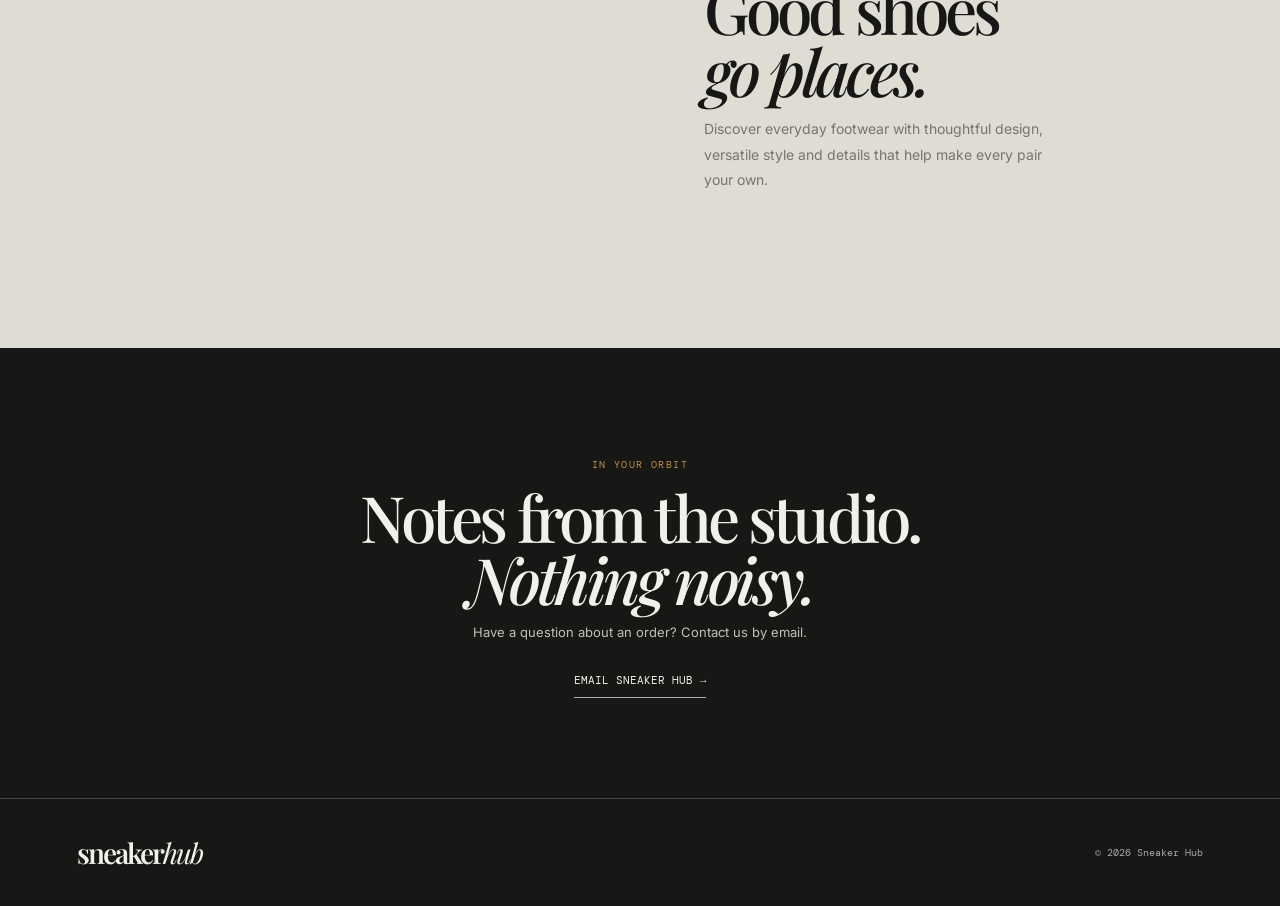
==== commit a3dde7de: "Update index.html" ====
--- a/index.html
+++ b/index.html
@@ -15,7 +15,7 @@
   </div>
 
   <nav class="navbar">
-    <a href="#" class="logo">sole<span>studio</span></a>
+    <a href="#" class="logo">Sneaker<span>Hub</span></a>
 
     <div class="nav-links">
       <a href="#shop">Shop</a>
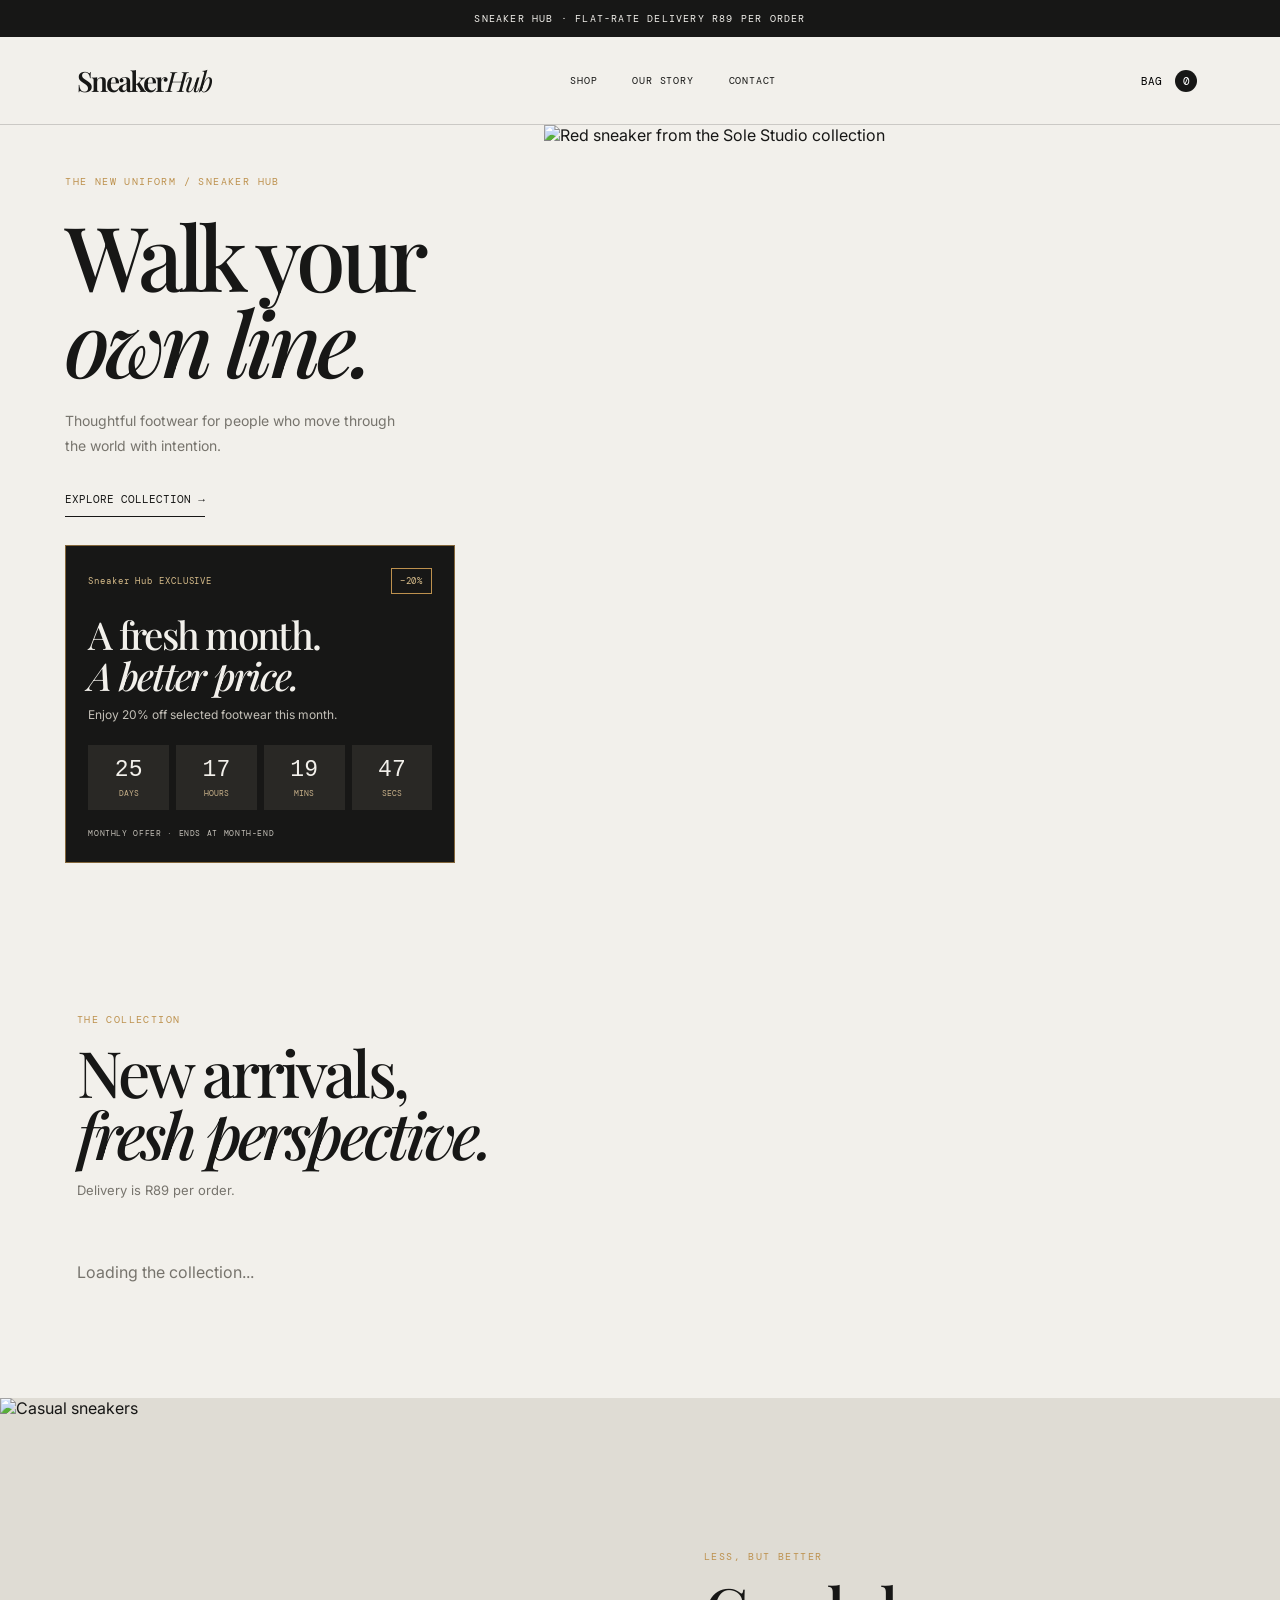
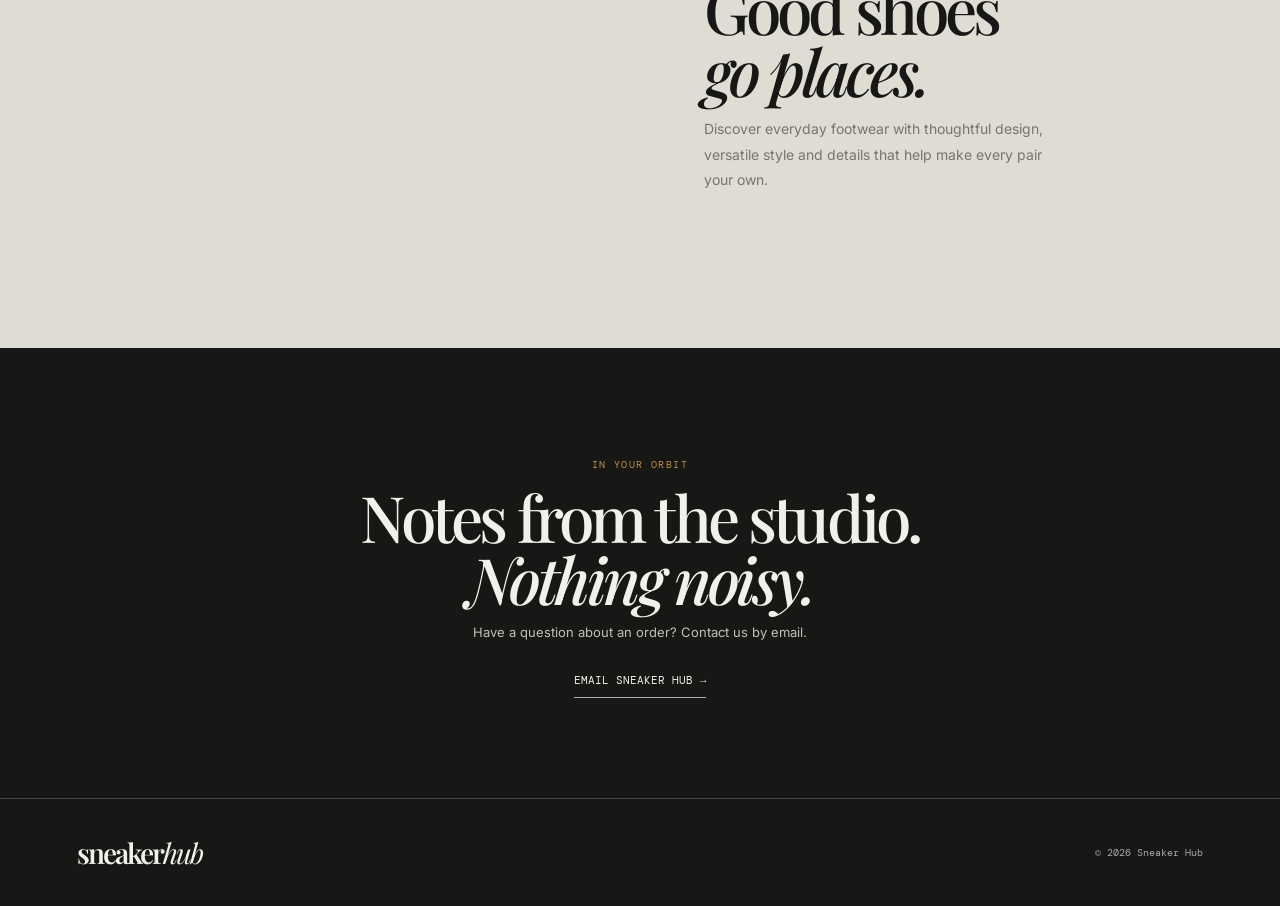
==== commit 16abb7ab: "Update index.html" ====
--- a/index.html
+++ b/index.html
@@ -2,6 +2,15 @@
 <!DOCTYPE html>
 <html lang="en">
 <head>
+  
+<!-- Google tag (gtag.js) -->
+<script async src="https://www.googletagmanager.com/gtag/js?id=G-HNFJNJPXGE"></script>
+<script>
+  window.dataLayer = window.dataLayer || [];
+  function gtag(){dataLayer.push(arguments);}
+  gtag('js', new Date());
+  gtag('config', 'G-HNFJNJPXGE');
+</script>
   <meta charset="UTF-8">
   <meta name="viewport" content="width=device-width, initial-scale=1.0">
   <title>Sneaker Hub | Thoughtful Footwear</title>
